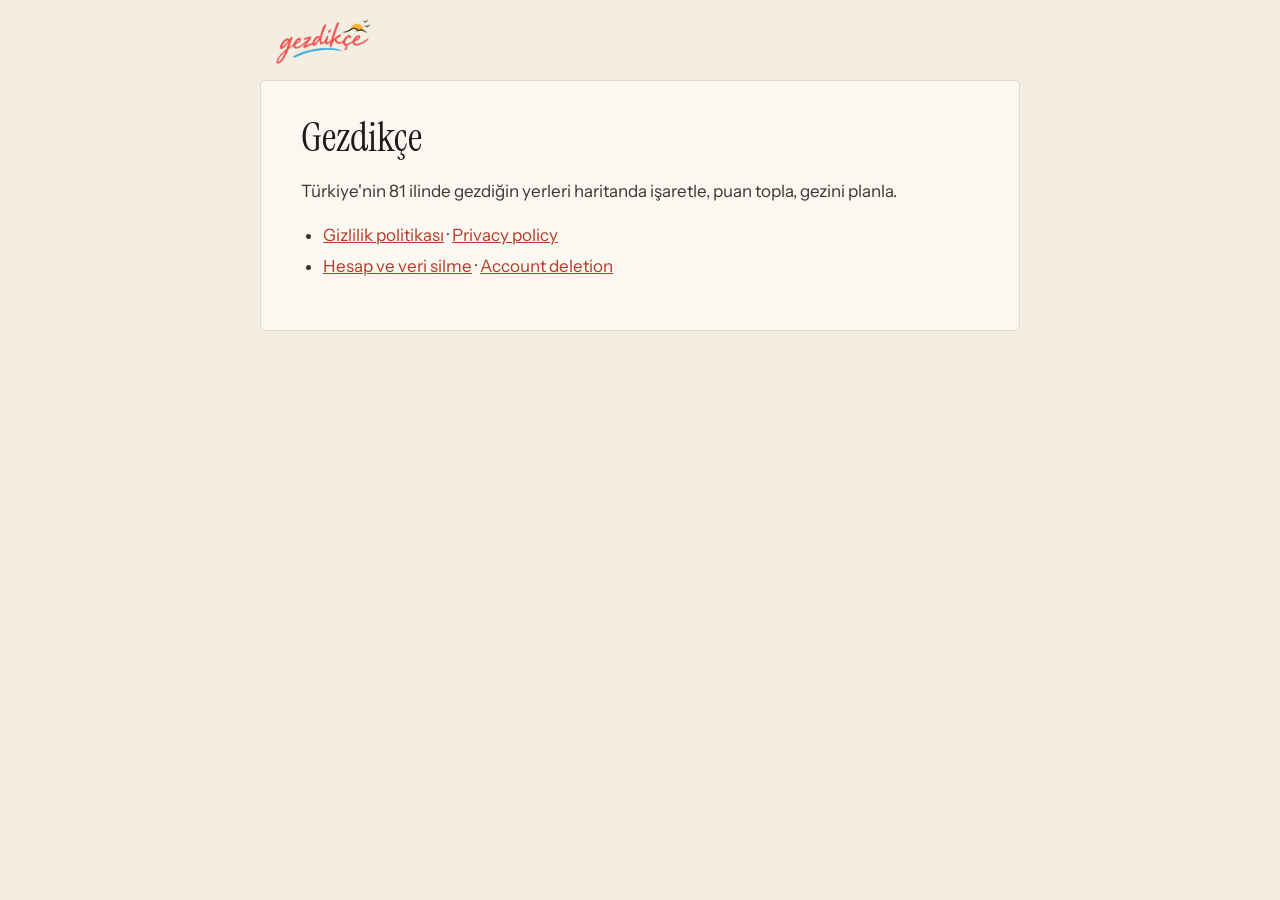
==== index.html @ 1086a866 "Gezdikçe logosu ve sekme simgesi; gizlilik politikası 7 Ekim 2026 (Sentry, kısmi veri silme) Co-Auth" ====
<!doctype html>
<html lang="tr">
<head>
<meta charset="utf-8">
<meta name="viewport" content="width=device-width, initial-scale=1">
<title>Gezdikçe · Gezdikçe</title>
<link rel="stylesheet" href="stil.css">
<link rel="icon" type="image/png" href="simge.png">
</head>
<body>
<header><a class="marka" href=""><img src="logo.png" alt="Gezdikçe" height="44"></a></header>
<main>
<h1>Gezdikçe</h1>
<p>Türkiye'nin 81 ilinde gezdiğin yerleri haritanda işaretle, puan topla, gezini planla.</p>
<ul>
<li><a href="gizlilik/">Gizlilik politikası</a> · <a href="privacy/">Privacy policy</a></li>
<li><a href="hesap-silme/">Hesap ve veri silme</a> · <a href="hesap-silme/#english">Account deletion</a></li>
</ul>
</main>
</body>
</html>
---- stil.css ----
/* Gezdikçe: gizlilik ve hesap silme sayfaları. "Kartpostal" tasarım dili;
   yazı tipleri yerel (fonts/, OFL), dışarıdan hiçbir şey yüklenmez. */
@font-face { font-family: "Instrument Sans"; src: url("fonts/InstrumentSans-Variable.ttf"); font-weight: 400 700; }
@font-face { font-family: "Instrument Serif"; src: url("fonts/InstrumentSerif-Regular.ttf"); }
@font-face { font-family: "Instrument Serif"; src: url("fonts/InstrumentSerif-Italic.ttf"); font-style: italic; }

:root {
  --zemin: #F3EDE2; --kart: #FBF8F2; --kenar: #E2D8C7; --cizgi: #D6CCBB;
  --yazi: #1D1B18; --govde: #3A3630; --ikincil: #5E574D; --vurgu: #B53A26;
  --isaret: #F6E3A1;
}
@media (prefers-color-scheme: dark) {
  :root {
    --zemin: #1D1B18; --kart: #262320; --kenar: #3A3630; --cizgi: #4A453E;
    --yazi: #F3EDE2; --govde: #E2D8C7; --ikincil: #ADA394; --vurgu: #E0694F;
    --isaret: #6B5A1E;
  }
}
* { box-sizing: border-box; }
body {
  margin: 0; background: var(--zemin); color: var(--govde);
  font: 17px/1.6 "Instrument Sans", system-ui, sans-serif;
}
header {
  max-width: 760px; margin: 0 auto; padding: 20px 16px 0;
  display: flex; justify-content: space-between; align-items: center;
}
.marka { color: var(--ikincil); font-size: 12px; letter-spacing: 1.5px; text-decoration: none; font-weight: 500; }
.marka img { display: block; height: 44px; width: auto; }
.dil { color: var(--vurgu); font-size: 15px; }
main {
  max-width: 760px; margin: 16px auto 48px; padding: 24px 16px;
  background: var(--kart); border: 1px solid var(--kenar); border-radius: 4px;
}
@media (min-width: 800px) { main { padding: 32px 40px; } }
h1, h2, h3 { font-family: "Instrument Serif", Georgia, serif; font-weight: 400; color: var(--yazi); line-height: 1.2; }
h1 { font-size: 40px; margin: 0 0 8px; }
h2 { font-size: 28px; margin: 32px 0 8px; border-top: 1px solid var(--cizgi); padding-top: 24px; }
h3 { font-size: 22px; margin: 24px 0 8px; }
a { color: var(--vurgu); }
strong { color: var(--yazi); }
ul, ol { padding-left: 22px; }
li { margin: 4px 0; }
code { font-size: 15px; background: var(--zemin); padding: 1px 4px; border-radius: 4px; }
blockquote { margin: 16px 0; padding: 4px 16px; border-left: 3px solid var(--vurgu); color: var(--ikincil); }
.tablo { overflow-x: auto; }
table { border-collapse: collapse; width: 100%; font-size: 15px; margin: 12px 0; }
th, td { border: 1px solid var(--cizgi); padding: 8px 10px; text-align: left; vertical-align: top; }
th { color: var(--yazi); background: var(--zemin); font-weight: 600; }
mark.eksik { background: var(--isaret); color: var(--yazi); padding: 0 3px; border-radius: 4px; }
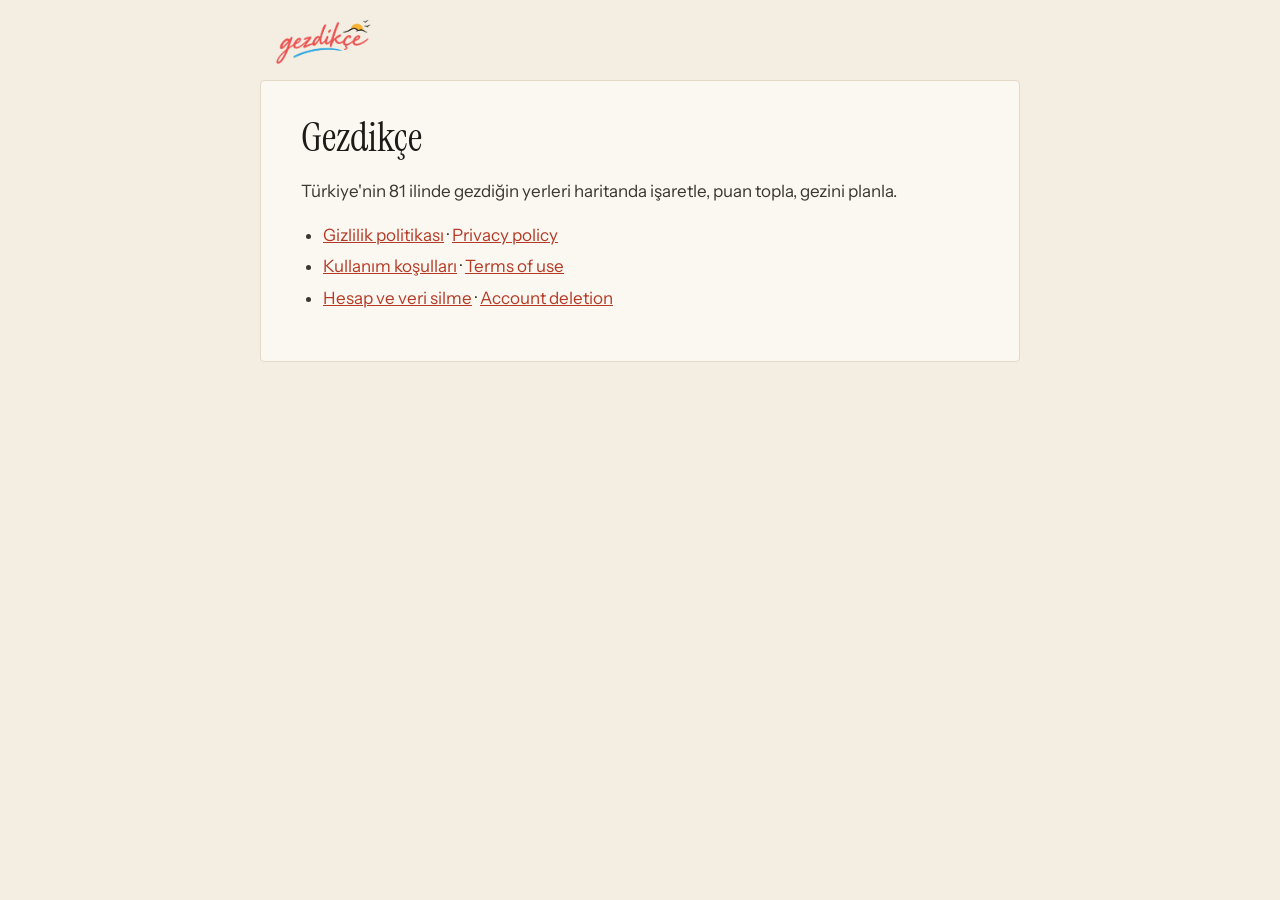
==== commit 47f2e9bd: "Kullanım koşulları (TR/EN); gizlilik politikası 10 Ekim 2026 Co-Authored-By: Claude Opus 5.5 <norepl" ====
--- a/index.html
+++ b/index.html
@@ -14,6 +14,7 @@
 <p>Türkiye'nin 81 ilinde gezdiğin yerleri haritanda işaretle, puan topla, gezini planla.</p>
 <ul>
 <li><a href="gizlilik/">Gizlilik politikası</a> · <a href="privacy/">Privacy policy</a></li>
+<li><a href="kullanim-kosullari/">Kullanım koşulları</a> · <a href="terms/">Terms of use</a></li>
 <li><a href="hesap-silme/">Hesap ve veri silme</a> · <a href="hesap-silme/#english">Account deletion</a></li>
 </ul>
 </main>
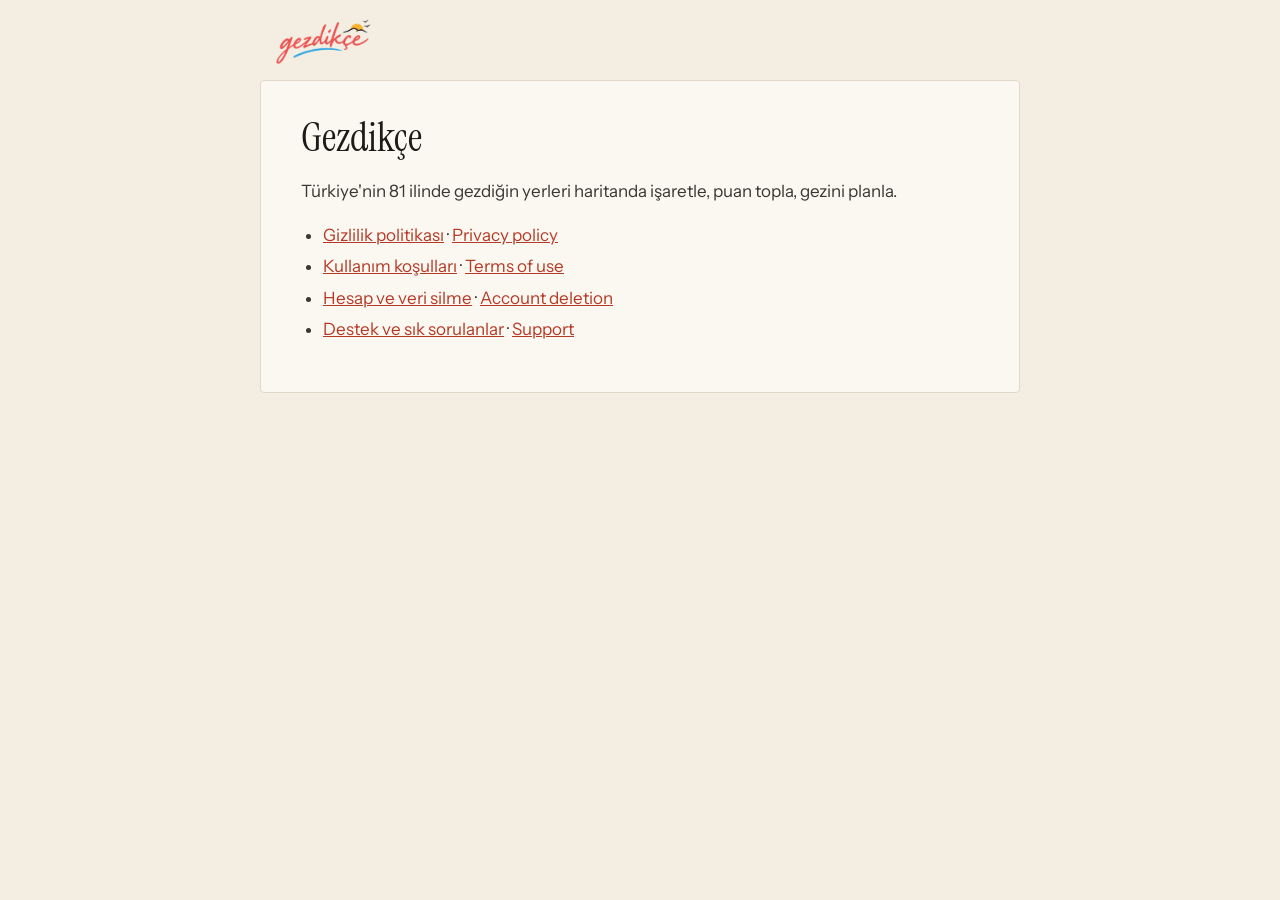
==== commit 96ee26c5: "Destek sayfası (destek/, support/); koşullar ve gizlilik: App Store, Apple ile giriş, ATT (16 Ekim 2" ====
--- a/index.html
+++ b/index.html
@@ -16,6 +16,7 @@
 <li><a href="gizlilik/">Gizlilik politikası</a> · <a href="privacy/">Privacy policy</a></li>
 <li><a href="kullanim-kosullari/">Kullanım koşulları</a> · <a href="terms/">Terms of use</a></li>
 <li><a href="hesap-silme/">Hesap ve veri silme</a> · <a href="hesap-silme/#english">Account deletion</a></li>
+<li><a href="destek/">Destek ve sık sorulanlar</a> · <a href="support/">Support</a></li>
 </ul>
 </main>
 </body>
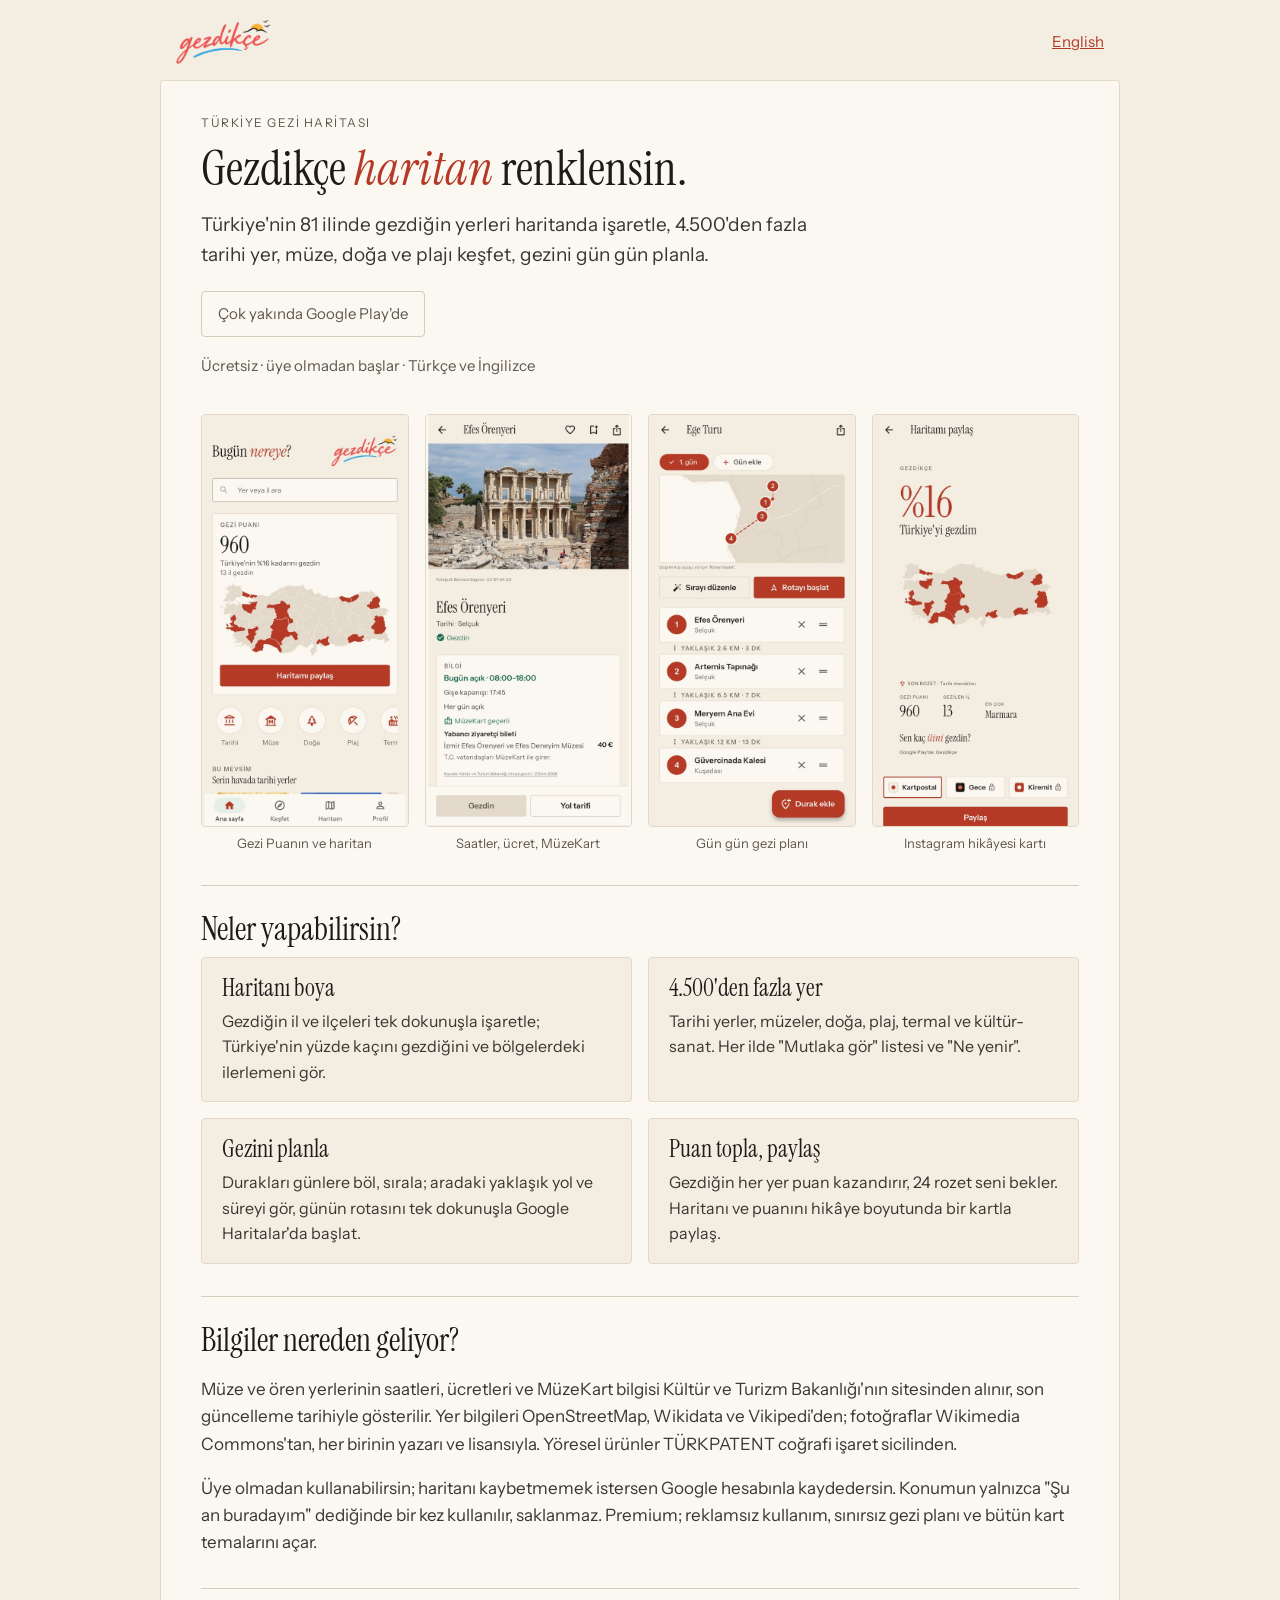
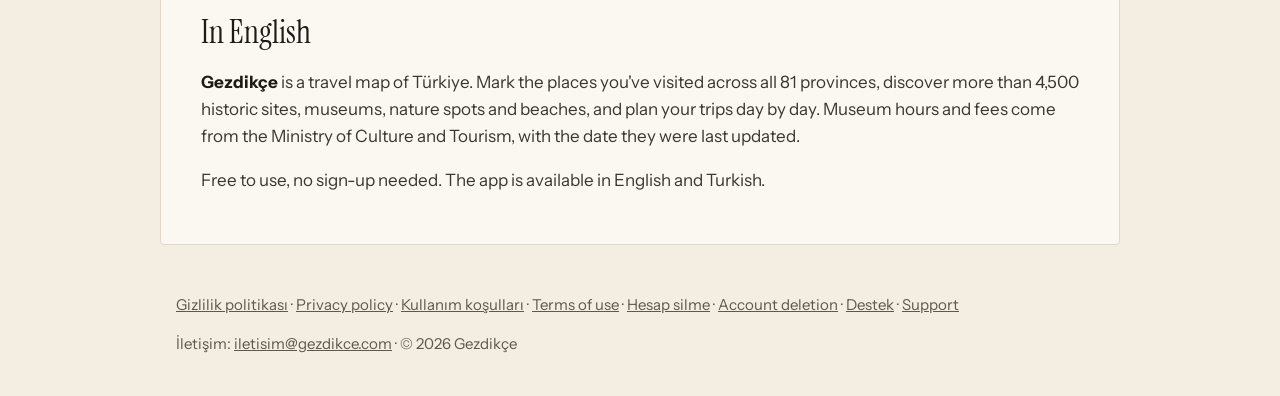
==== commit ce400f2f: "Ana sayfa tanıtım sayfası (özellikler, ekran görüntüleri, İngilizce bölüm); gizlilik ve destek: kull" ====
--- a/index.html
+++ b/index.html
@@ -3,21 +3,50 @@
 <head>
 <meta charset="utf-8">
 <meta name="viewport" content="width=device-width, initial-scale=1">
-<title>Gezdikçe · Gezdikçe</title>
+<title>Türkiye&#x27;de gezdiğin yerlerin haritası · Gezdikçe</title>
+<meta name="description" content="Türkiye&#x27;nin 81 ilinde gezdiğin yerleri haritanda işaretle, 4.500&#x27;den fazla tarihi yer, müze, doğa ve plajı keşfet, gezini gün gün planla.">
 <link rel="stylesheet" href="stil.css">
 <link rel="icon" type="image/png" href="simge.png">
 </head>
-<body>
-<header><a class="marka" href=""><img src="logo.png" alt="Gezdikçe" height="44"></a></header>
+<body class="tanitim">
+<header><a class="marka" href=""><img src="logo.png" alt="Gezdikçe" height="44"></a><a class="dil" href="#english">English</a></header>
 <main>
-<h1>Gezdikçe</h1>
-<p>Türkiye'nin 81 ilinde gezdiğin yerleri haritanda işaretle, puan topla, gezini planla.</p>
-<ul>
-<li><a href="gizlilik/">Gizlilik politikası</a> · <a href="privacy/">Privacy policy</a></li>
-<li><a href="kullanim-kosullari/">Kullanım koşulları</a> · <a href="terms/">Terms of use</a></li>
-<li><a href="hesap-silme/">Hesap ve veri silme</a> · <a href="hesap-silme/#english">Account deletion</a></li>
-<li><a href="destek/">Destek ve sık sorulanlar</a> · <a href="support/">Support</a></li>
+<section class="giris">
+<p class="ust-etiket">Türkiye gezi haritası</p>
+<h1>Gezdikçe <em>haritan</em> renklensin.</h1>
+<p class="lede">Türkiye'nin 81 ilinde gezdiğin yerleri haritanda işaretle, 4.500'den fazla tarihi yer, müze, doğa ve plajı keşfet, gezini gün gün planla.</p>
+<p><span class="yakinda">Çok yakında Google Play'de</span></p>
+<p class="not">Ücretsiz · üye olmadan başlar · Türkçe ve İngilizce</p>
+</section>
+
+<ul class="ekranlar">
+<li><img src="gorsel/01_ana_sayfa.jpg" alt="Ana sayfa: Gezi Puanı ve Türkiye haritası" loading="lazy" width="540" height="1080"><span>Gezi Puanın ve haritan</span></li>
+<li><img src="gorsel/04_yer.jpg" alt="Yer sayfası: Efes Örenyeri, ziyaret saatleri" loading="lazy" width="540" height="1080"><span>Saatler, ücret, MüzeKart</span></li>
+<li><img src="gorsel/07_plan.jpg" alt="Gezi planı: günün durakları ve rota" loading="lazy" width="540" height="1080"><span>Gün gün gezi planı</span></li>
+<li><img src="gorsel/06_paylasim.jpg" alt="Paylaşım kartı: Türkiye&#x27;nin yüzde kaçını gezdin" loading="lazy" width="540" height="1080"><span>Instagram hikâyesi kartı</span></li>
 </ul>
+
+<h2>Neler yapabilirsin?</h2>
+<div class="ozellikler">
+<div class="ozellik"><h3>Haritanı boya</h3><p>Gezdiğin il ve ilçeleri tek dokunuşla işaretle; Türkiye'nin yüzde kaçını gezdiğini ve bölgelerdeki ilerlemeni gör.</p></div>
+<div class="ozellik"><h3>4.500'den fazla yer</h3><p>Tarihi yerler, müzeler, doğa, plaj, termal ve kültür-sanat. Her ilde "Mutlaka gör" listesi ve "Ne yenir".</p></div>
+<div class="ozellik"><h3>Gezini planla</h3><p>Durakları günlere böl, sırala; aradaki yaklaşık yol ve süreyi gör, günün rotasını tek dokunuşla Google Haritalar'da başlat.</p></div>
+<div class="ozellik"><h3>Puan topla, paylaş</h3><p>Gezdiğin her yer puan kazandırır, 24 rozet seni bekler. Haritanı ve puanını hikâye boyutunda bir kartla paylaş.</p></div>
+</div>
+
+<h2>Bilgiler nereden geliyor?</h2>
+<p>Müze ve ören yerlerinin saatleri, ücretleri ve MüzeKart bilgisi Kültür ve Turizm Bakanlığı'nın sitesinden alınır, son güncelleme tarihiyle gösterilir. Yer bilgileri OpenStreetMap, Wikidata ve Vikipedi'den; fotoğraflar Wikimedia Commons'tan, her birinin yazarı ve lisansıyla. Yöresel ürünler TÜRKPATENT coğrafi işaret sicilinden.</p>
+<p>Üye olmadan kullanabilirsin; haritanı kaybetmemek istersen Google hesabınla kaydedersin. Konumun yalnızca "Şu an buradayım" dediğinde bir kez kullanılır, saklanmaz. Premium; reklamsız kullanım, sınırsız gezi planı ve bütün kart temalarını açar.</p>
+
+<h2 id="english" lang="en">In English</h2>
+<div lang="en">
+<p><strong>Gezdikçe</strong> is a travel map of Türkiye. Mark the places you've visited across all 81 provinces, discover more than 4,500 historic sites, museums, nature spots and beaches, and plan your trips day by day. Museum hours and fees come from the Ministry of Culture and Tourism, with the date they were last updated.</p>
+<p>Free to use, no sign-up needed. The app is available in English and Turkish.</p>
+</div>
 </main>
+<footer class="alt">
+<p><a href="gizlilik/">Gizlilik politikası</a> · <a href="privacy/">Privacy policy</a> · <a href="kullanim-kosullari/">Kullanım koşulları</a> · <a href="terms/">Terms of use</a> · <a href="hesap-silme/">Hesap silme</a> · <a href="hesap-silme/#english">Account deletion</a> · <a href="destek/">Destek</a> · <a href="support/">Support</a></p>
+<p>İletişim: <a href="mailto:iletisim@gezdikce.com">iletisim@gezdikce.com</a> · © 2026 Gezdikçe</p>
+</footer>
 </body>
 </html>
--- a/stil.css
+++ b/stil.css
@@ -48,3 +48,37 @@
 th, td { border: 1px solid var(--cizgi); padding: 8px 10px; text-align: left; vertical-align: top; }
 th { color: var(--yazi); background: var(--zemin); font-weight: 600; }
 mark.eksik { background: var(--isaret); color: var(--yazi); padding: 0 3px; border-radius: 4px; }
+/* Ana sayfadaki mağaza düğmesi: ana eylem, kiremit dolu, dokunma alanı ≥44 px. */
+.magaza {
+  display: inline-block; min-height: 44px; padding: 10px 20px; margin-right: 8px;
+  background: var(--vurgu); color: var(--zemin); border-radius: 4px;
+  font-weight: 600; text-decoration: none;
+}
+.magaza:hover { filter: brightness(1.08); }
+.ikincil { color: var(--ikincil); font-size: 15px; white-space: nowrap; }
+
+/* Tanıtım (ana sayfa, tool/build_site.py tanitim()): geniş kart, ekran görüntüleri,
+   özellik kartları; telefonda 2×2 görsel, tek sütun kart. */
+.tanitim main, .tanitim header { max-width: 960px; }
+.ust-etiket { font-size: 12px; letter-spacing: 1.5px; text-transform: uppercase; color: var(--ikincil); margin: 0 0 8px; }
+.giris h1 { font-size: 48px; margin: 0 0 12px; }
+.giris h1 em { color: var(--vurgu); font-style: italic; }
+.giris .lede { font-size: 19px; max-width: 34em; margin: 0 0 20px; }
+.giris .not { font-size: 15px; color: var(--ikincil); margin: 10px 0 0; }
+.yakinda { display: inline-block; padding: 10px 16px; border: 1px solid var(--cizgi); border-radius: 4px; color: var(--ikincil); font-size: 15px; }
+.ekranlar { display: grid; grid-template-columns: repeat(4, 1fr); gap: 16px; margin: 36px 0 8px; padding: 0; list-style: none; }
+.ekranlar li { margin: 0; }
+.ekranlar img { width: 100%; height: auto; display: block; border: 1px solid var(--kenar); border-radius: 4px; background: var(--zemin); }
+.ekranlar span { display: block; font-size: 13px; color: var(--ikincil); margin-top: 6px; text-align: center; }
+.ozellikler { display: grid; grid-template-columns: repeat(2, 1fr); gap: 16px; margin: 8px 0 0; }
+.ozellik { border: 1px solid var(--kenar); border-radius: 4px; padding: 16px 20px; background: var(--zemin); }
+.ozellik h3 { margin: 0 0 6px; font-size: 24px; }
+.ozellik p { margin: 0; font-size: 16px; }
+.tanitim h2 { font-size: 32px; }
+.alt { max-width: 960px; margin: 0 auto 40px; padding: 0 16px; font-size: 15px; color: var(--ikincil); }
+.alt a { color: var(--ikincil); }
+@media (max-width: 700px) {
+  .giris h1 { font-size: 36px; }
+  .ekranlar { grid-template-columns: repeat(2, 1fr); }
+  .ozellikler { grid-template-columns: 1fr; }
+}
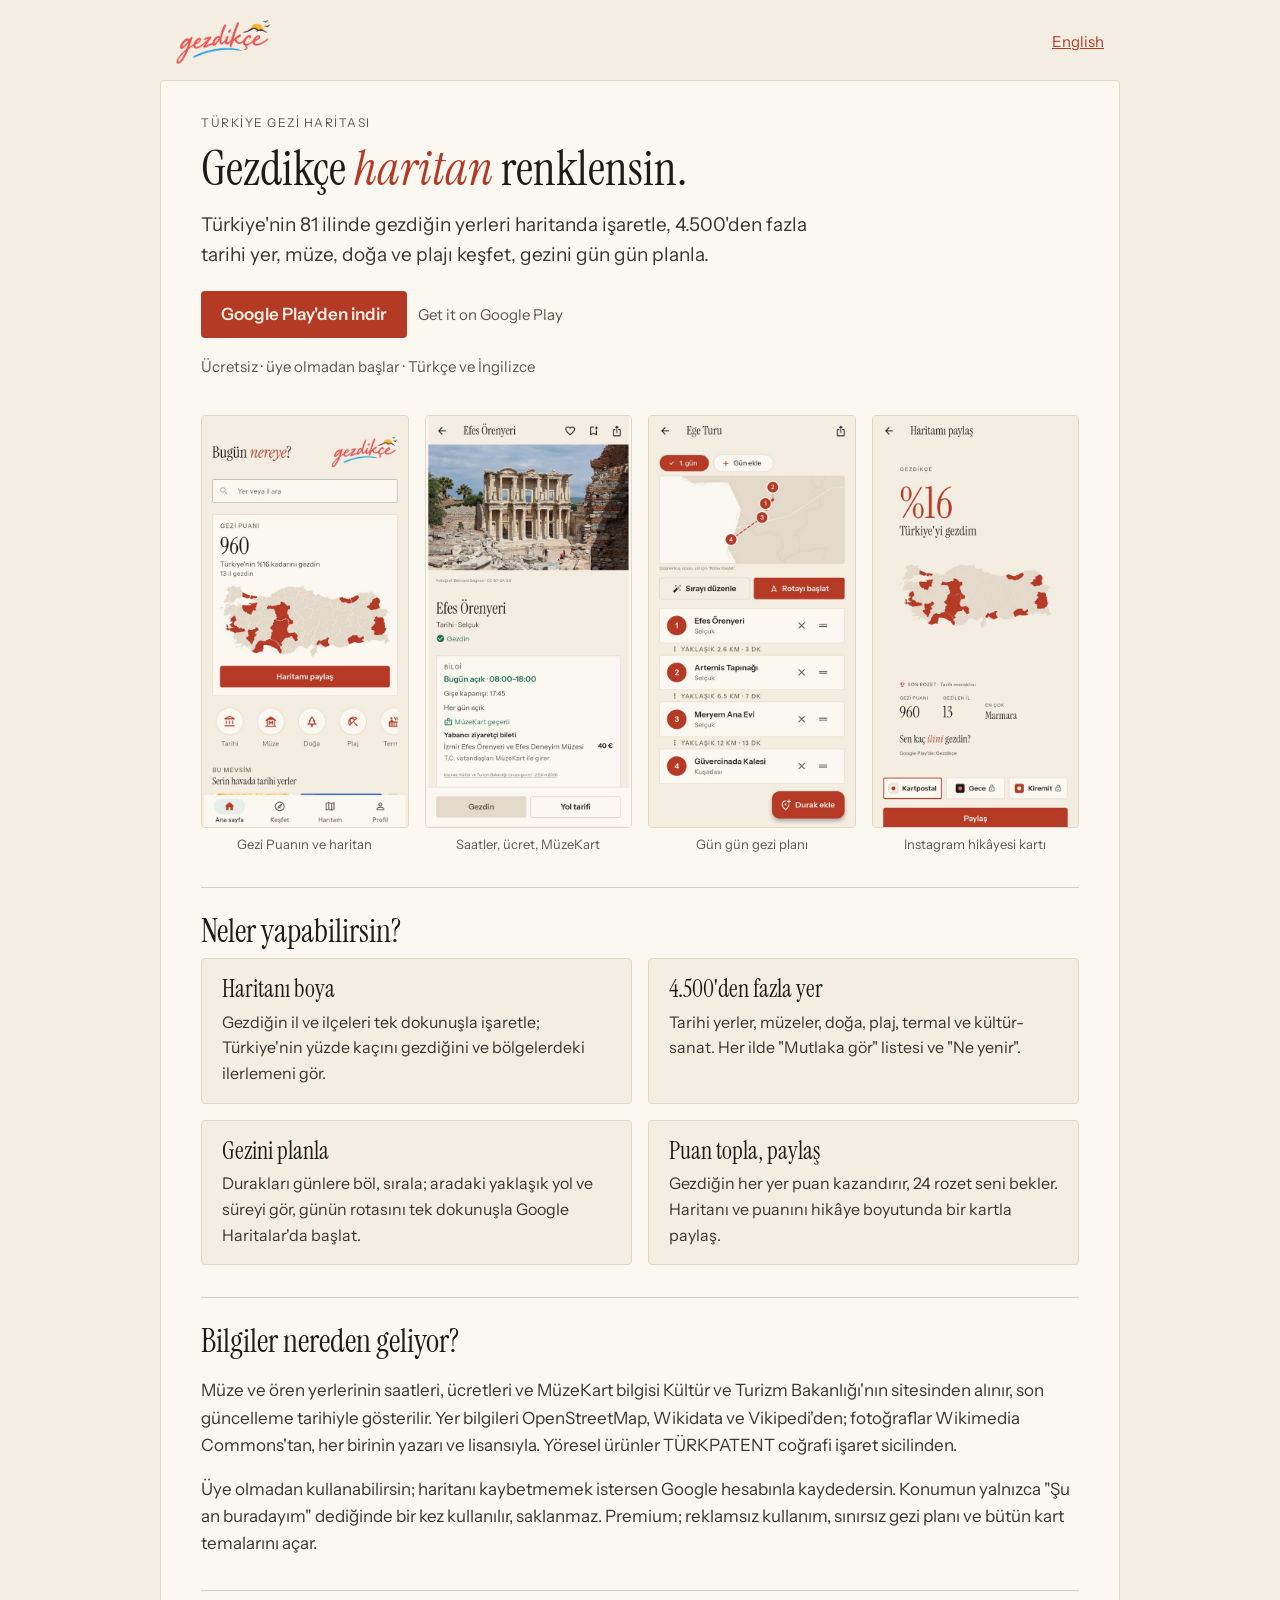
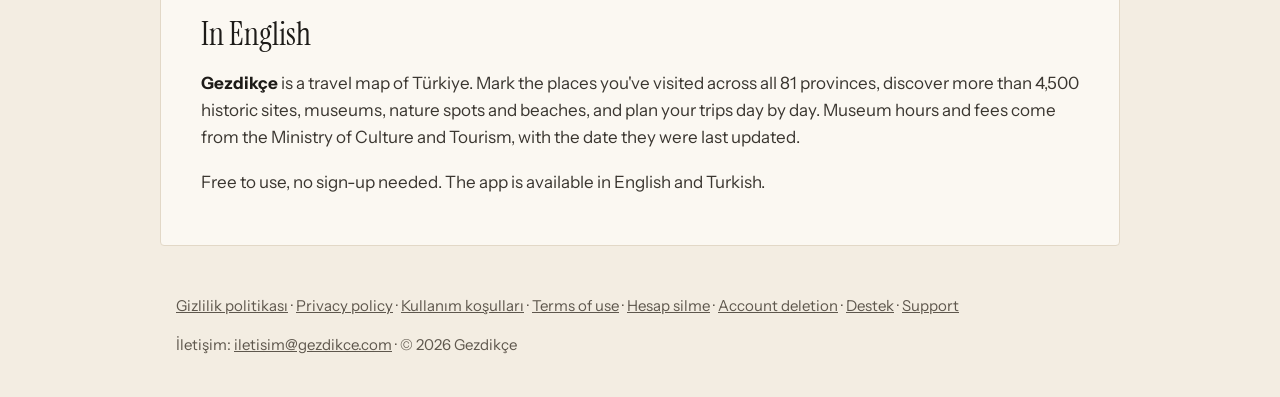
==== commit 2937e1c7: "Ana sayfaya Google Play düğmesi (uygulama yayında) Co-Authored-By: Claude Opus 5.5 <noreply@anthropi" ====
--- a/index.html
+++ b/index.html
@@ -15,7 +15,7 @@
 <p class="ust-etiket">Türkiye gezi haritası</p>
 <h1>Gezdikçe <em>haritan</em> renklensin.</h1>
 <p class="lede">Türkiye'nin 81 ilinde gezdiğin yerleri haritanda işaretle, 4.500'den fazla tarihi yer, müze, doğa ve plajı keşfet, gezini gün gün planla.</p>
-<p><span class="yakinda">Çok yakında Google Play'de</span></p>
+<p><a class="magaza" href="https://play.google.com/store/apps/details?id=com.gezdikce.app&amp;referrer=utm_source%3Dsite%26utm_medium%3Dweb%26utm_campaign%3Dana_sayfa">Google Play'den indir</a> <span lang="en" class="ikincil">Get it on Google Play</span></p>
 <p class="not">Ücretsiz · üye olmadan başlar · Türkçe ve İngilizce</p>
 </section>
 
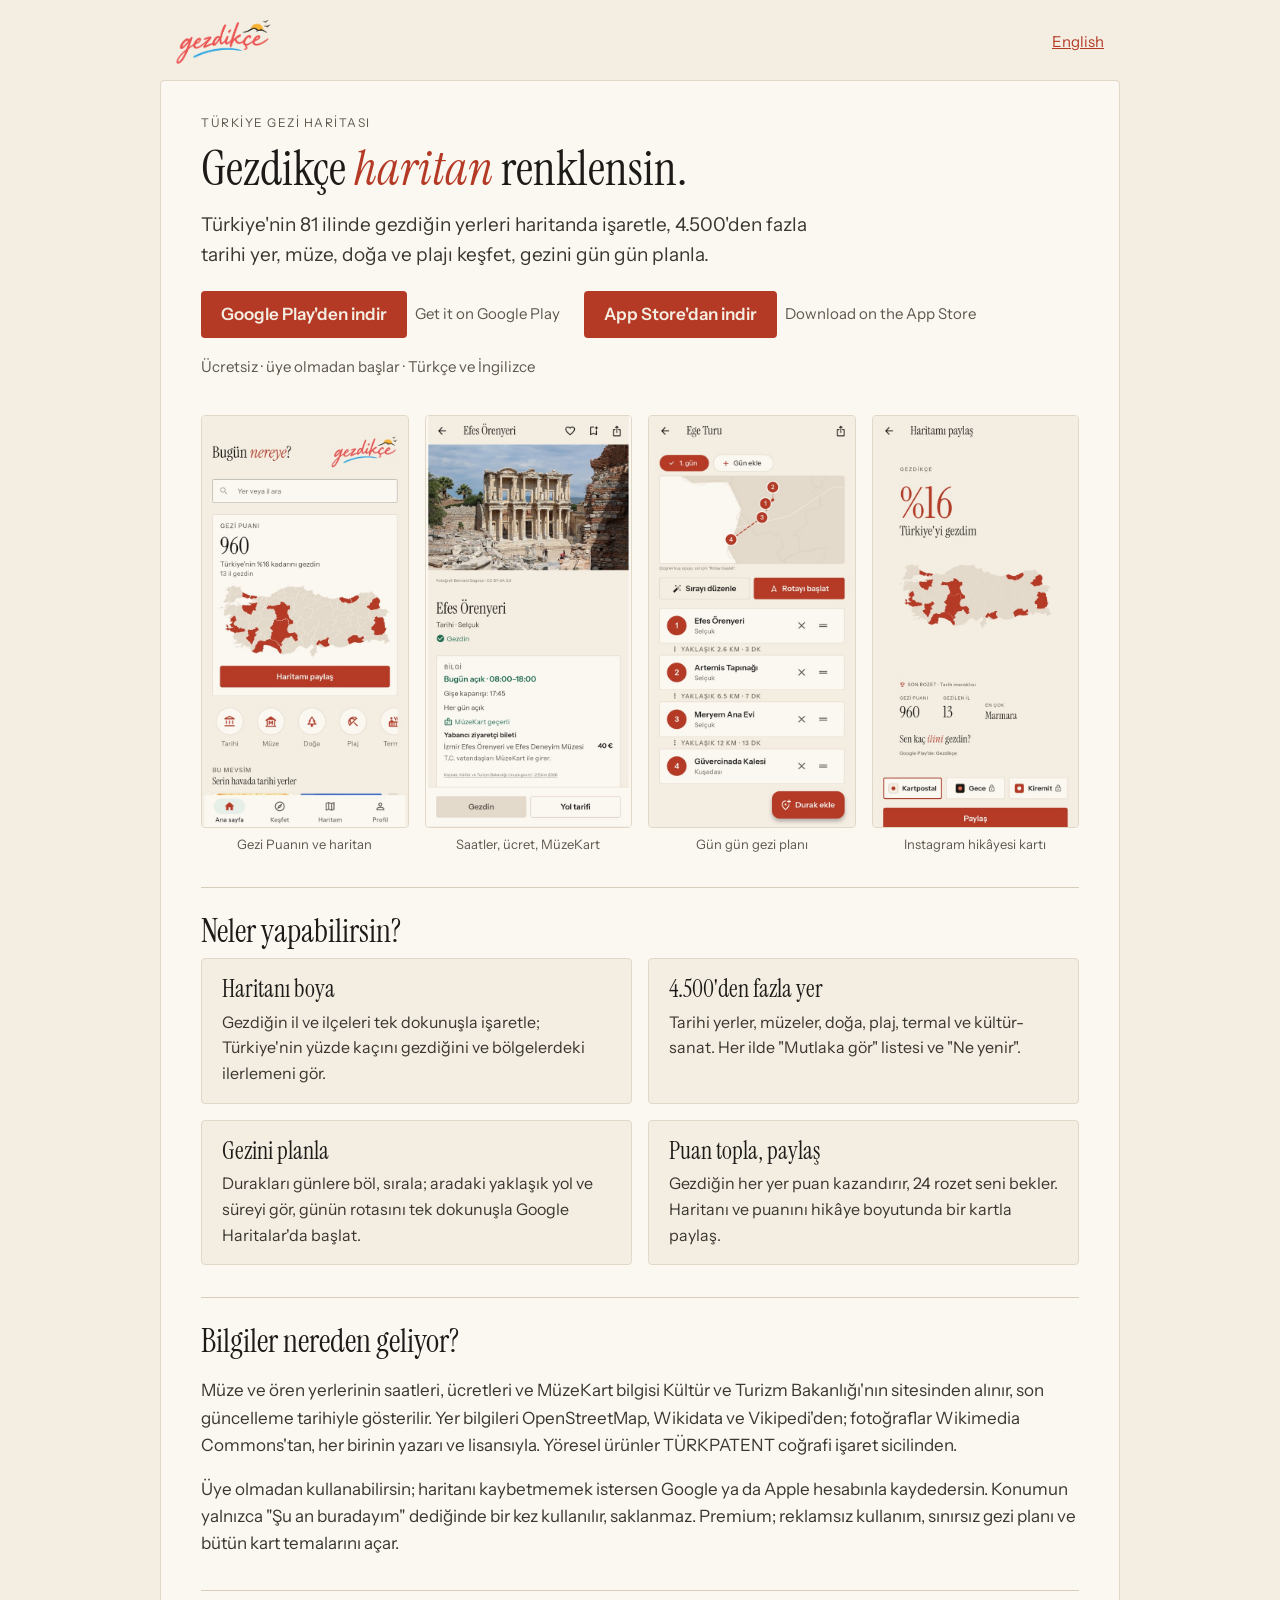
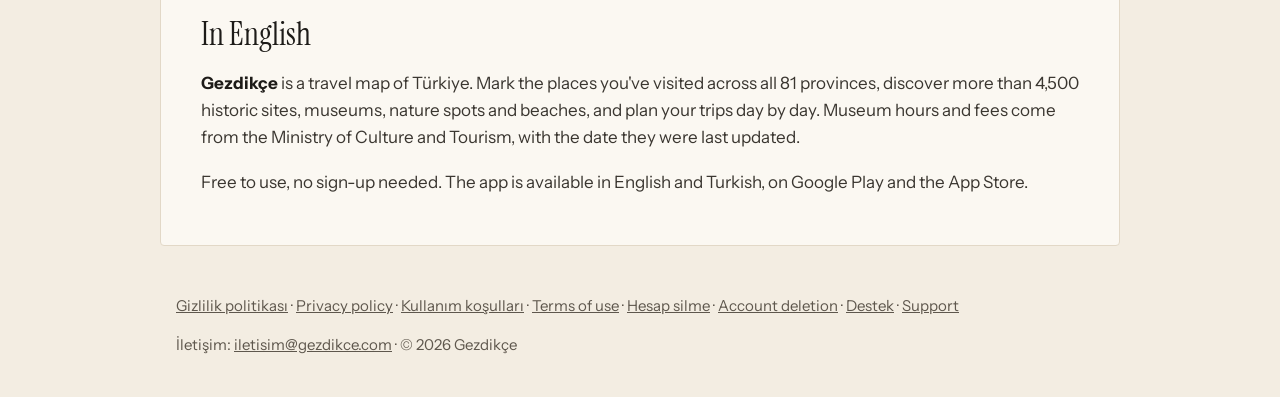
==== commit ed8696a5: "Ana sayfaya App Store düğmesi (iOS yayında)" ====
--- a/index.html
+++ b/index.html
@@ -7,6 +7,7 @@
 <meta name="description" content="Türkiye&#x27;nin 81 ilinde gezdiğin yerleri haritanda işaretle, 4.500&#x27;den fazla tarihi yer, müze, doğa ve plajı keşfet, gezini gün gün planla.">
 <link rel="stylesheet" href="stil.css">
 <link rel="icon" type="image/png" href="simge.png">
+<script>if(location.hostname.endsWith('.github.io')){location.replace('https://gezdikce.com'+location.pathname.replace(/^\/gezi-haritam/,'')+location.hash)}</script>
 </head>
 <body class="tanitim">
 <header><a class="marka" href=""><img src="logo.png" alt="Gezdikçe" height="44"></a><a class="dil" href="#english">English</a></header>
@@ -15,7 +16,7 @@
 <p class="ust-etiket">Türkiye gezi haritası</p>
 <h1>Gezdikçe <em>haritan</em> renklensin.</h1>
 <p class="lede">Türkiye'nin 81 ilinde gezdiğin yerleri haritanda işaretle, 4.500'den fazla tarihi yer, müze, doğa ve plajı keşfet, gezini gün gün planla.</p>
-<p><a class="magaza" href="https://play.google.com/store/apps/details?id=com.gezdikce.app&amp;referrer=utm_source%3Dsite%26utm_medium%3Dweb%26utm_campaign%3Dana_sayfa">Google Play'den indir</a> <span lang="en" class="ikincil">Get it on Google Play</span></p>
+<p class="magazalar"><span class="magaza-satir"><a class="magaza" href="https://play.google.com/store/apps/details?id=com.gezdikce.app&amp;referrer=utm_source%3Dsite%26utm_medium%3Dweb%26utm_campaign%3Dana_sayfa">Google Play'den indir</a><span lang="en" class="ikincil">Get it on Google Play</span></span><span class="magaza-satir"><a class="magaza" href="https://apps.apple.com/tr/app/gezdik%C3%A7e/id6827953929">App Store'dan indir</a><span lang="en" class="ikincil">Download on the App Store</span></span></p>
 <p class="not">Ücretsiz · üye olmadan başlar · Türkçe ve İngilizce</p>
 </section>
 
@@ -36,12 +37,12 @@
 
 <h2>Bilgiler nereden geliyor?</h2>
 <p>Müze ve ören yerlerinin saatleri, ücretleri ve MüzeKart bilgisi Kültür ve Turizm Bakanlığı'nın sitesinden alınır, son güncelleme tarihiyle gösterilir. Yer bilgileri OpenStreetMap, Wikidata ve Vikipedi'den; fotoğraflar Wikimedia Commons'tan, her birinin yazarı ve lisansıyla. Yöresel ürünler TÜRKPATENT coğrafi işaret sicilinden.</p>
-<p>Üye olmadan kullanabilirsin; haritanı kaybetmemek istersen Google hesabınla kaydedersin. Konumun yalnızca "Şu an buradayım" dediğinde bir kez kullanılır, saklanmaz. Premium; reklamsız kullanım, sınırsız gezi planı ve bütün kart temalarını açar.</p>
+<p>Üye olmadan kullanabilirsin; haritanı kaybetmemek istersen Google ya da Apple hesabınla kaydedersin. Konumun yalnızca "Şu an buradayım" dediğinde bir kez kullanılır, saklanmaz. Premium; reklamsız kullanım, sınırsız gezi planı ve bütün kart temalarını açar.</p>
 
 <h2 id="english" lang="en">In English</h2>
 <div lang="en">
 <p><strong>Gezdikçe</strong> is a travel map of Türkiye. Mark the places you've visited across all 81 provinces, discover more than 4,500 historic sites, museums, nature spots and beaches, and plan your trips day by day. Museum hours and fees come from the Ministry of Culture and Tourism, with the date they were last updated.</p>
-<p>Free to use, no sign-up needed. The app is available in English and Turkish.</p>
+<p>Free to use, no sign-up needed. The app is available in English and Turkish, on Google Play and the App Store.</p>
 </div>
 </main>
 <footer class="alt">
--- a/stil.css
+++ b/stil.css
@@ -55,6 +55,9 @@
   font-weight: 600; text-decoration: none;
 }
 .magaza:hover { filter: brightness(1.08); }
+/* İki mağaza yan yana; dar ekranda alt alta (her düğmenin İngilizcesi yanında). */
+.magazalar { display: flex; flex-wrap: wrap; gap: 12px 24px; }
+.magaza-satir { display: inline-flex; align-items: center; flex-wrap: wrap; gap: 4px 0; }
 .ikincil { color: var(--ikincil); font-size: 15px; white-space: nowrap; }
 
 /* Tanıtım (ana sayfa, tool/build_site.py tanitim()): geniş kart, ekran görüntüleri,
